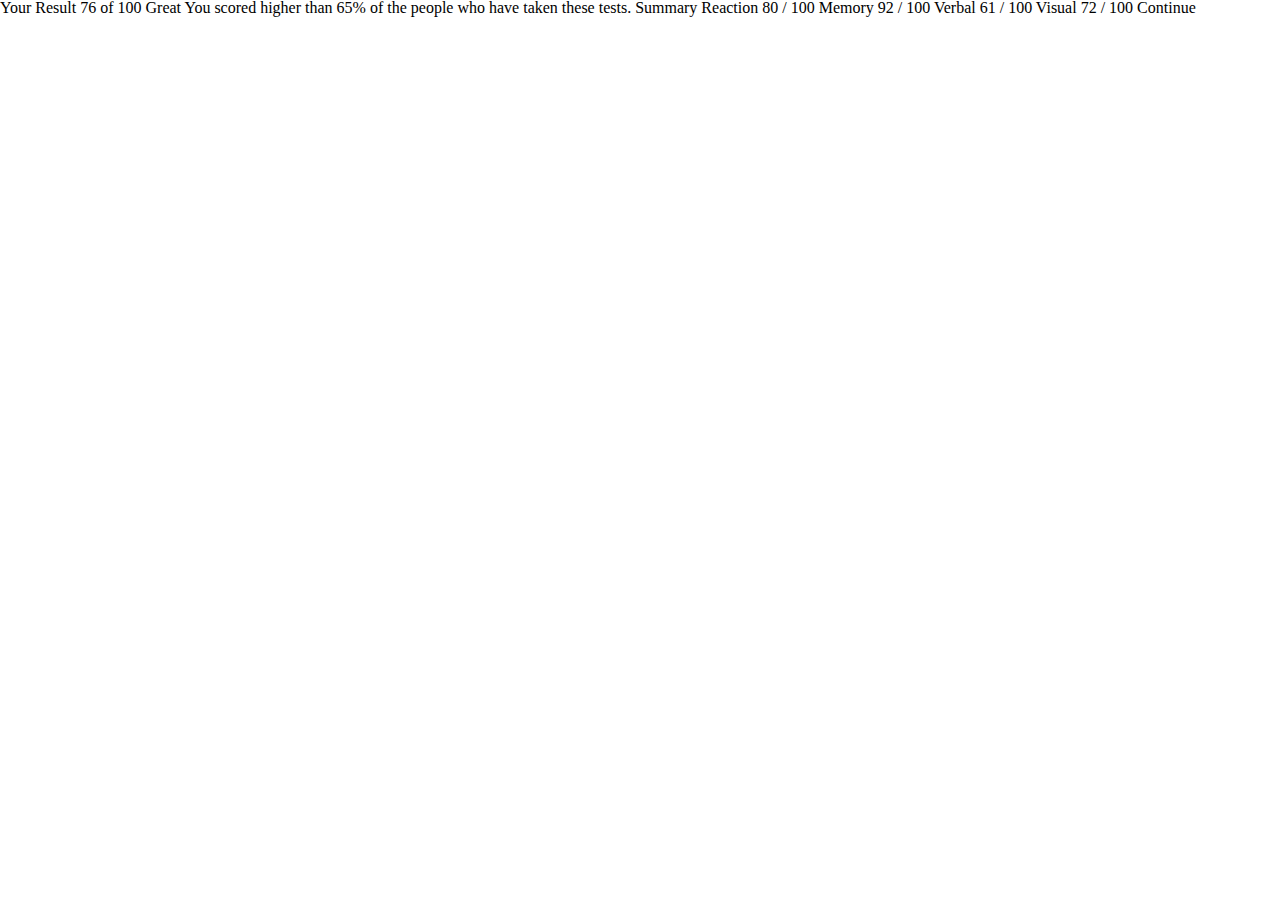
==== results.html @ 5976a8b9 "Getting started" ====
<!DOCTYPE html>
<html lang="en">
<head>
  <meta charset="UTF-8">
  <meta name="viewport" content="width=device-width, initial-scale=1.0"> 
  <link rel="icon" type="image/png" sizes="32x32" href="images/favicon-32x32.png">
  
  <title>Frontend Mentor | Results summary component</title>
  <link rel="stylesheet" href="style.css">
</head>
<body>

  Your Result
  76
  of 100

  Great
  You scored higher than 65% of the people who have taken these tests.
  
  Summary

  Reaction
  80 / 100

  Memory
  92 / 100

  Verbal
  61 / 100

  Visual
  72 / 100

  Continue

</body>
</html>
---- style.css ----
@import url('https://fonts.googleapis.com/css2?family=Hanken+Grotesk:wght@500;700;800&display=swap');

html, body, div, span, applet, object, iframe,
h1, h2, h3, h4, h5, h6, p, blockquote, pre,
a, abbr, acronym, address, big, cite, code,
del, dfn, em, img, ins, kbd, q, s, samp,
small, strike, strong, sub, sup, tt, var,
b, u, i, center, dl, dt, dd, ol, ul, li,
fieldset, form, label, legend,
table, caption, tbody, tfoot, thead, tr, th, td,
article, aside, canvas, details, embed, 
figure, figcaption, footer, header, hgroup, 
menu, nav, output, ruby, section, summary,
time, mark, audio, video {
	margin: 0;
	padding: 0;
	border: 0;
	font-size: 100%;
	font: inherit;
	vertical-align: baseline;
}
/* HTML5 display-role reset for older browsers */
article, aside, details, figcaption, figure, 
footer, header, hgroup, menu, nav, section, img {
	display: block;
}
body {line-height: 1;}
ol, ul {list-style: none;}
blockquote, q {quotes: none;}
blockquote:before, blockquote:after,
q:before, q:after {
	content: '';
	content: none;
}
table {
	border-collapse: collapse;
	border-spacing: 0;
}
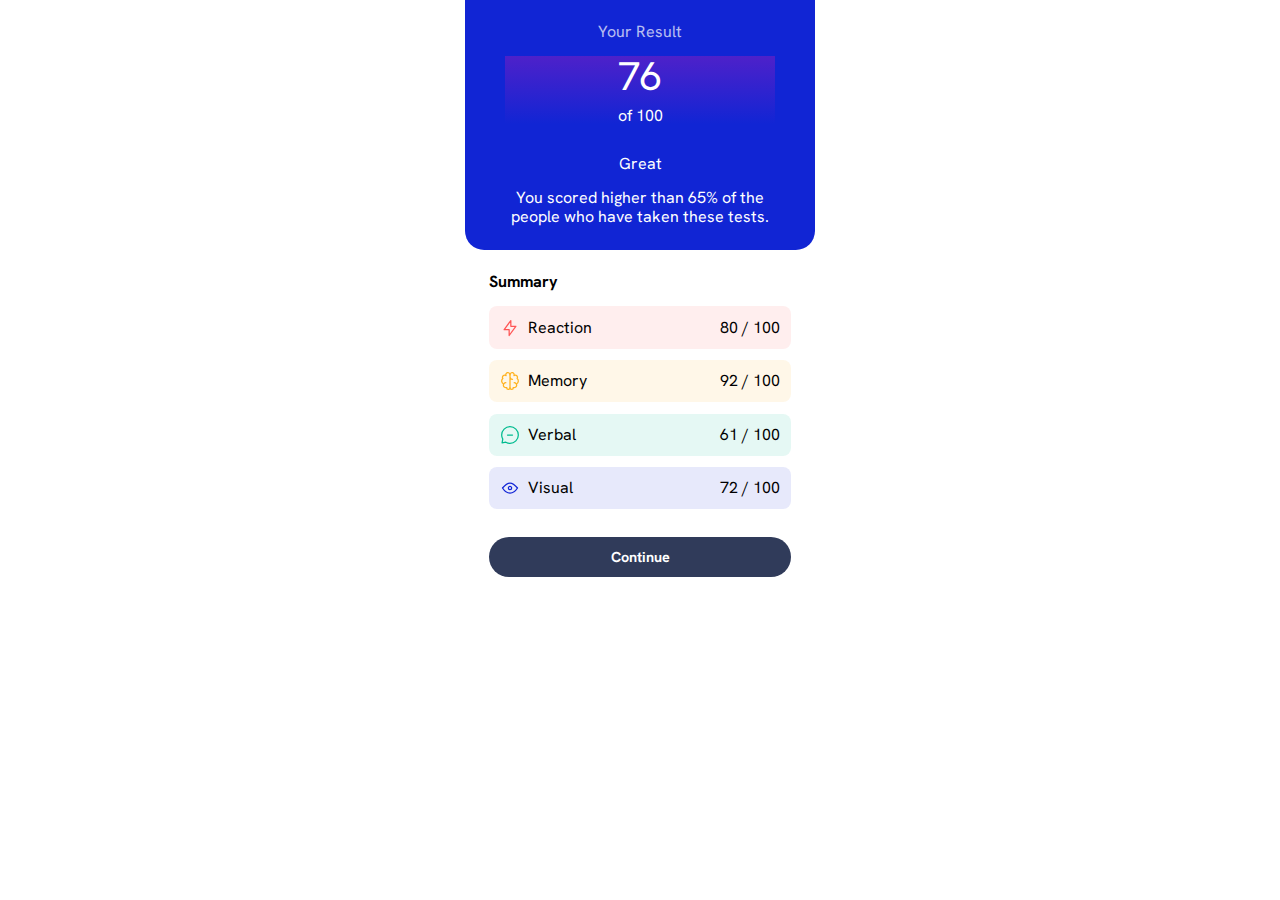
==== commit a1f679a0: "mobile view in progress" ====
--- a/results.html
+++ b/results.html
@@ -9,29 +9,49 @@
   <link rel="stylesheet" href="style.css">
 </head>
 <body>
-
-  Your Result
-  76
-  of 100
-
-  Great
-  You scored higher than 65% of the people who have taken these tests.
-  
-  Summary
-
-  Reaction
-  80 / 100
-
-  Memory
-  92 / 100
-
-  Verbal
-  61 / 100
-
-  Visual
-  72 / 100
-
-  Continue
-
+    <main>
+        <section class="left-side">
+            <h1>Your Result</h1>
+            <div class="figure">
+                <h2>76</h2>
+                <p class="fig">of 100</p>
+            </div>
+            <h4>Great</h4>
+            <p class="remark">You scored higher than 65% of the people who
+             have taken these tests.</p>
+        </section>
+        <section class="right-side">
+            <h3>Summary</h3>
+            <div class="reaction div">
+                <div class="react inner">
+                    <img src="images/icon-reaction.svg" alt="reaction icon">
+                    <p>Reaction</p>
+                </div>
+                <h5>80 / 100</h5>
+            </div>
+            <div class="memory div">
+                <div class="mem inner">
+                    <img src="images/icon-memory.svg" alt="memory icon">
+                    <p>Memory</p>
+                </div>
+                <h5>92 / 100</h5>
+            </div>
+            <div class="verbal div">
+                <div class="verb inner">
+                    <img src="images/icon-verbal.svg" alt="verbal icon">
+                    <p>Verbal</p>
+                </div>
+                <h5>61 / 100</h5>
+            </div>
+            <div class="visual div">
+                <div class="vis inner">
+                    <img src="images/icon-visual.svg" alt="visual icon">
+                    <p>Visual</p>
+                </div>
+                <h5>72 / 100</h5>
+            </div>
+            <button class="btn">Continue</button>
+        </section>
+    </main>
 </body>
 </html>--- a/style.css
+++ b/style.css
@@ -35,4 +35,89 @@
 table {
 	border-collapse: collapse;
 	border-spacing: 0;
+}
+
+
+html {box-sizing: border-box;}
+body {
+    font-family: 'Hanken Grotesk', sans-serif;
+	display: flex;
+	align-items: center;
+	justify-content: center;
+	min-height: 60vh;
+}
+main {
+	max-width: 350px;
+}
+.left-side {
+	text-align: center;
+	background-color: hsl(234, 85%, 45%);
+	color: hsl(0, 0%, 100%);
+	padding: 1.5rem 2.5rem;
+	border-radius: 0 0 1.2rem 1.2rem;
+	margin-bottom: 1.5rem;
+}
+h1 {
+	opacity: 0.7;
+	margin-bottom: 1rem;
+}
+.figure {
+	background-image: linear-gradient(hsla(256, 72%, 46%, 1), hsla(241, 72%, 46%, 0));
+	/* height: 3rem;
+	width: 3rem; */
+	/* display: flex;
+	flex-direction: column;
+	justify-content: center;
+	align-items: center; */
+	margin-bottom: 2rem;
+}
+h2 {
+	font-size: 2.5rem;
+	margin-bottom: 0.75rem;
+}
+h4 {
+	margin-bottom: 1rem;
+}
+.remark {
+	line-height: 1.2;
+}
+
+.right-side {
+	margin: 0 1.5rem;
+
+}
+h3 {
+	margin-bottom: 1rem;
+	font-weight: 700;
+}
+.div {
+	margin-bottom: 0.7rem;
+	display: flex;
+	align-items: center;
+	justify-content: space-between;
+	padding: 0.7rem;
+	border-radius: 0.5rem;
+}
+.inner {
+	display: flex;
+	align-items: center;
+	gap: 0.5rem;
+}
+.reaction {background-color: hsla(0, 100%, 67%, 0.1);}
+.memory {background-color: hsla(39, 100%, 56%, 0.1);}
+.verbal {background-color: hsla(166, 100%, 37%, 0.1);}
+.visual {background-color: hsla(234, 85%, 45%, 0.1);}
+.btn {
+	font-family: 'Hanken Grotesk', sans-serif;
+	width: 100%;
+	padding: 0.7rem;
+	border-radius: 2rem;
+	margin-top: 1rem;
+	margin-bottom: 2rem;
+	border: none;
+	background-color: hsl(224, 30%, 27%);
+	color:  hsl(0, 0%, 100%);
+	font-weight: 700;
+	font-size: 0.9rem;
+	transition: all 0.5s;
 }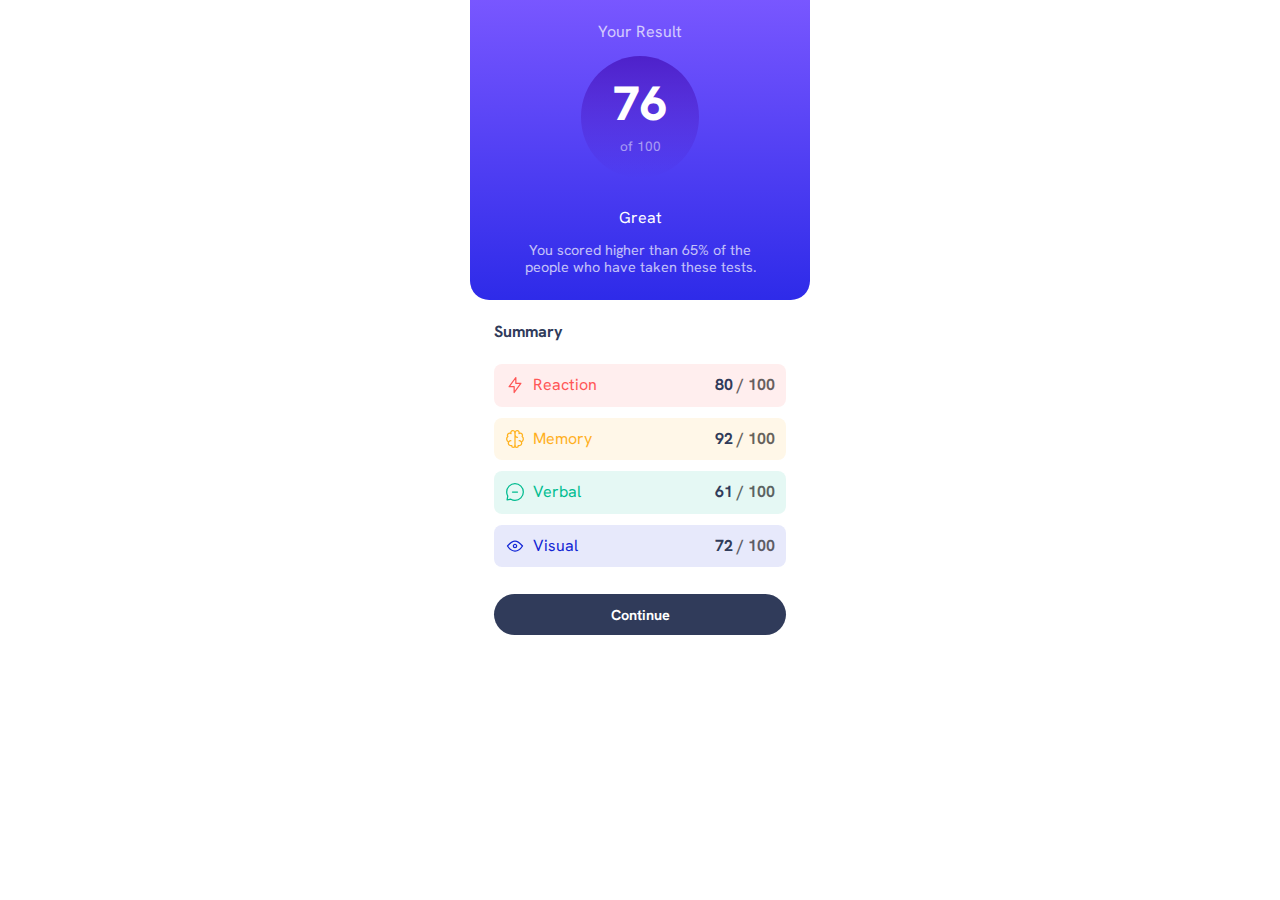
==== commit 2d32cc52: "Mobile-view cont'd" ====
--- a/results.html
+++ b/results.html
@@ -27,28 +27,28 @@
                     <img src="images/icon-reaction.svg" alt="reaction icon">
                     <p>Reaction</p>
                 </div>
-                <h5>80 / 100</h5>
+                <h5><span class="num-1">80</span><span class="num-2"> / 100</span></h5>
             </div>
             <div class="memory div">
                 <div class="mem inner">
                     <img src="images/icon-memory.svg" alt="memory icon">
                     <p>Memory</p>
                 </div>
-                <h5>92 / 100</h5>
+                <h5><span class="num-1">92</span><span class="num-2"> / 100</span></h5>
             </div>
             <div class="verbal div">
                 <div class="verb inner">
                     <img src="images/icon-verbal.svg" alt="verbal icon">
                     <p>Verbal</p>
                 </div>
-                <h5>61 / 100</h5>
+                <h5><span class="num-1">61</span><span class="num-2"> / 100</span></h5>
             </div>
             <div class="visual div">
                 <div class="vis inner">
                     <img src="images/icon-visual.svg" alt="visual icon">
                     <p>Visual</p>
                 </div>
-                <h5>72 / 100</h5>
+                <h5><span class="num-1">72</span><span class="num-2"> / 100</span></h5>
             </div>
             <button class="btn">Continue</button>
         </section>
--- a/style.css
+++ b/style.css
@@ -47,11 +47,11 @@
 	min-height: 60vh;
 }
 main {
-	max-width: 350px;
+	max-width: 340px;
 }
 .left-side {
 	text-align: center;
-	background-color: hsl(234, 85%, 45%);
+	background-image: linear-gradient(hsl(252, 100%, 67%), hsl(241, 81%, 54%));
 	color: hsl(0, 0%, 100%);
 	padding: 1.5rem 2.5rem;
 	border-radius: 0 0 1.2rem 1.2rem;
@@ -63,23 +63,29 @@
 }
 .figure {
 	background-image: linear-gradient(hsla(256, 72%, 46%, 1), hsla(241, 72%, 46%, 0));
-	/* height: 3rem;
-	width: 3rem; */
-	/* display: flex;
-	flex-direction: column;
-	justify-content: center;
-	align-items: center; */
 	margin-bottom: 2rem;
+	padding: 1.5rem 2rem;
+	width: max-content;
+	margin-left: auto;
+	margin-right: auto;
+	border-radius: 50%;
 }
 h2 {
-	font-size: 2.5rem;
+	font-size: 3rem;
+	font-weight: 800;
 	margin-bottom: 0.75rem;
+}
+.fig {
+	opacity: 0.5;
+	font-size: 0.85rem;
 }
 h4 {
 	margin-bottom: 1rem;
 }
 .remark {
 	line-height: 1.2;
+	opacity: 0.7;
+	font-size: 0.9rem;
 }
 
 .right-side {
@@ -87,8 +93,9 @@
 
 }
 h3 {
-	margin-bottom: 1rem;
+	margin-bottom: 1.5rem;
 	font-weight: 700;
+	color: hsl(224, 30%, 27%);
 }
 .div {
 	margin-bottom: 0.7rem;
@@ -120,4 +127,16 @@
 	font-weight: 700;
 	font-size: 0.9rem;
 	transition: all 0.5s;
+}
+.react > p {color: hsl(0, 100%, 67%);}
+.mem > p {color: hsl(39, 100%, 56%);}
+.verb > p {color: hsl(166, 100%, 37%);}
+.vis > p {color: hsl(234, 85%, 45%);}
+.num-2 {
+	font-weight: 700;
+	opacity: 0.6;
+}
+.num-1 {
+	font-weight: 700;
+	color: hsl(224, 30%, 27%);
 }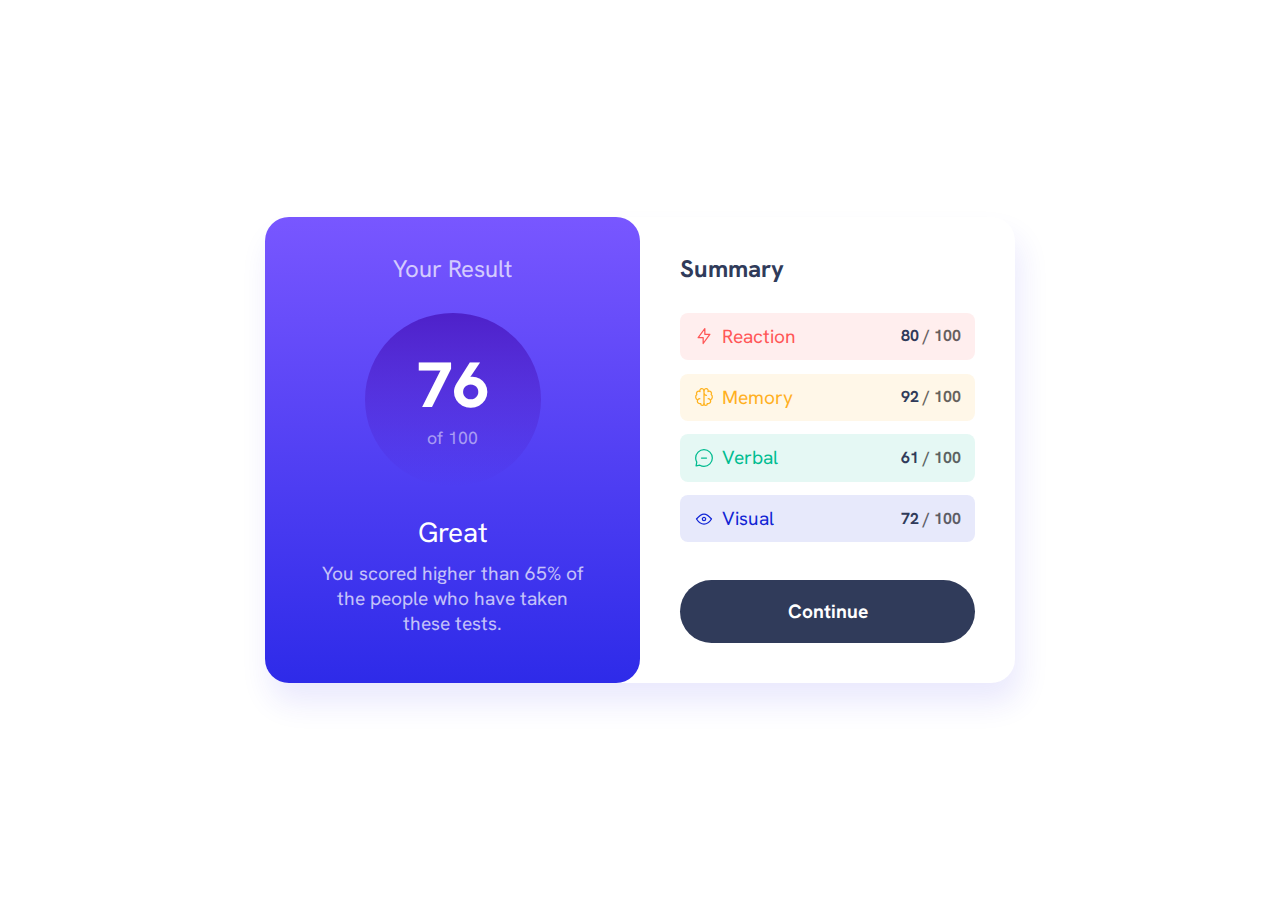
==== commit aeff1c42: "Update on adding JavaScript" ====
--- a/results.html
+++ b/results.html
@@ -17,7 +17,7 @@
                 <p class="fig">of 100</p>
             </div>
             <h4>Great</h4>
-            <p class="remark">You scored higher than 65% of the people who
+            <p class="remark">You scored <span class="level">higher</span> than 65% of the people who
              have taken these tests.</p>
         </section>
         <section class="right-side">
@@ -27,31 +27,33 @@
                     <img src="images/icon-reaction.svg" alt="reaction icon">
                     <p>Reaction</p>
                 </div>
-                <h5><span class="num-1">80</span><span class="num-2"> / 100</span></h5>
+                <h5><span class="num-1 num-1-1">80</span><span class="num-2"> / 100</span></h5>
             </div>
             <div class="memory div">
                 <div class="mem inner">
                     <img src="images/icon-memory.svg" alt="memory icon">
                     <p>Memory</p>
                 </div>
-                <h5><span class="num-1">92</span><span class="num-2"> / 100</span></h5>
+                <h5><span class="num-1 num-1-2">92</span><span class="num-2"> / 100</span></h5>
             </div>
             <div class="verbal div">
                 <div class="verb inner">
                     <img src="images/icon-verbal.svg" alt="verbal icon">
                     <p>Verbal</p>
                 </div>
-                <h5><span class="num-1">61</span><span class="num-2"> / 100</span></h5>
+                <h5><span class="num-1 num-1-3">61</span><span class="num-2"> / 100</span></h5>
             </div>
             <div class="visual div">
                 <div class="vis inner">
                     <img src="images/icon-visual.svg" alt="visual icon">
                     <p>Visual</p>
                 </div>
-                <h5><span class="num-1">72</span><span class="num-2"> / 100</span></h5>
+                <h5><span class="num-1 num-1-4">72</span><span class="num-2"> / 100</span></h5>
             </div>
             <button class="btn">Continue</button>
         </section>
     </main>
+
+    <!-- <script src="script.js"></script> -->
 </body>
 </html>--- a/style.css
+++ b/style.css
@@ -46,9 +46,7 @@
 	justify-content: center;
 	min-height: 60vh;
 }
-main {
-	max-width: 340px;
-}
+main {max-width: 340px;}
 .left-side {
 	text-align: center;
 	background-image: linear-gradient(hsl(252, 100%, 67%), hsl(241, 81%, 54%));
@@ -79,19 +77,13 @@
 	opacity: 0.5;
 	font-size: 0.85rem;
 }
-h4 {
-	margin-bottom: 1rem;
-}
+h4 {margin-bottom: 1rem;}
 .remark {
 	line-height: 1.2;
 	opacity: 0.7;
 	font-size: 0.9rem;
 }
-
-.right-side {
-	margin: 0 1.5rem;
-
-}
+.right-side {margin: 0 1.5rem;}
 h3 {
 	margin-bottom: 1.5rem;
 	font-weight: 700;
@@ -126,7 +118,11 @@
 	color:  hsl(0, 0%, 100%);
 	font-weight: 700;
 	font-size: 0.9rem;
-	transition: all 0.5s;
+	transition: all 1s;
+}
+.btn:hover {
+	cursor: pointer;
+	background-image: linear-gradient(hsl(252, 100%, 67%), hsl(241, 81%, 54%));
 }
 .react > p {color: hsl(0, 100%, 67%);}
 .mem > p {color: hsl(39, 100%, 56%);}
@@ -139,4 +135,54 @@
 .num-1 {
 	font-weight: 700;
 	color: hsl(224, 30%, 27%);
+}
+
+@media screen and (min-width: 760px) {
+	body {min-height: 100vh;}
+	main {
+		max-width: 750px;
+		display: grid;
+		grid-template-columns: 1fr 1fr;
+		margin: none;
+		box-shadow: 5px 20px 30px hsla(241, 81%, 54%, 0.1);
+		border-radius: 1.5rem;
+	}
+	.left-side {
+		border-radius: 1.5rem;
+		padding: 2.5rem;
+		margin-bottom: 0;
+	}
+	h1 {
+		font-size: 1.5rem;
+		margin-bottom: 2rem;
+	}
+	.figure {padding: 2.5rem 3.25rem;}
+	h2 {font-size: 4rem;}
+	.fig {font-size: 1.1rem;}
+	h4 {font-size: 1.75rem;}
+	.remark {
+		font-size: 1.2rem;
+		margin-left: 1rem;
+		margin-right: 1rem;
+		line-height: 1.3;
+	}
+	.right-side {
+		padding: 2.5rem 1rem;
+		margin-bottom: 0;
+	}
+	h3 {
+		font-size: 1.5rem;
+		margin-bottom: 2rem;
+	}
+	.div {
+		padding: 0.85rem;
+		margin-bottom: 0.85rem;
+	}
+	.inner > p {font-size: 1.2rem;}
+	.btn {
+		margin-top: 1.5rem;
+		padding: 1.2rem;
+		margin-bottom: 0;
+		font-size: 1.2rem;
+	}
 }